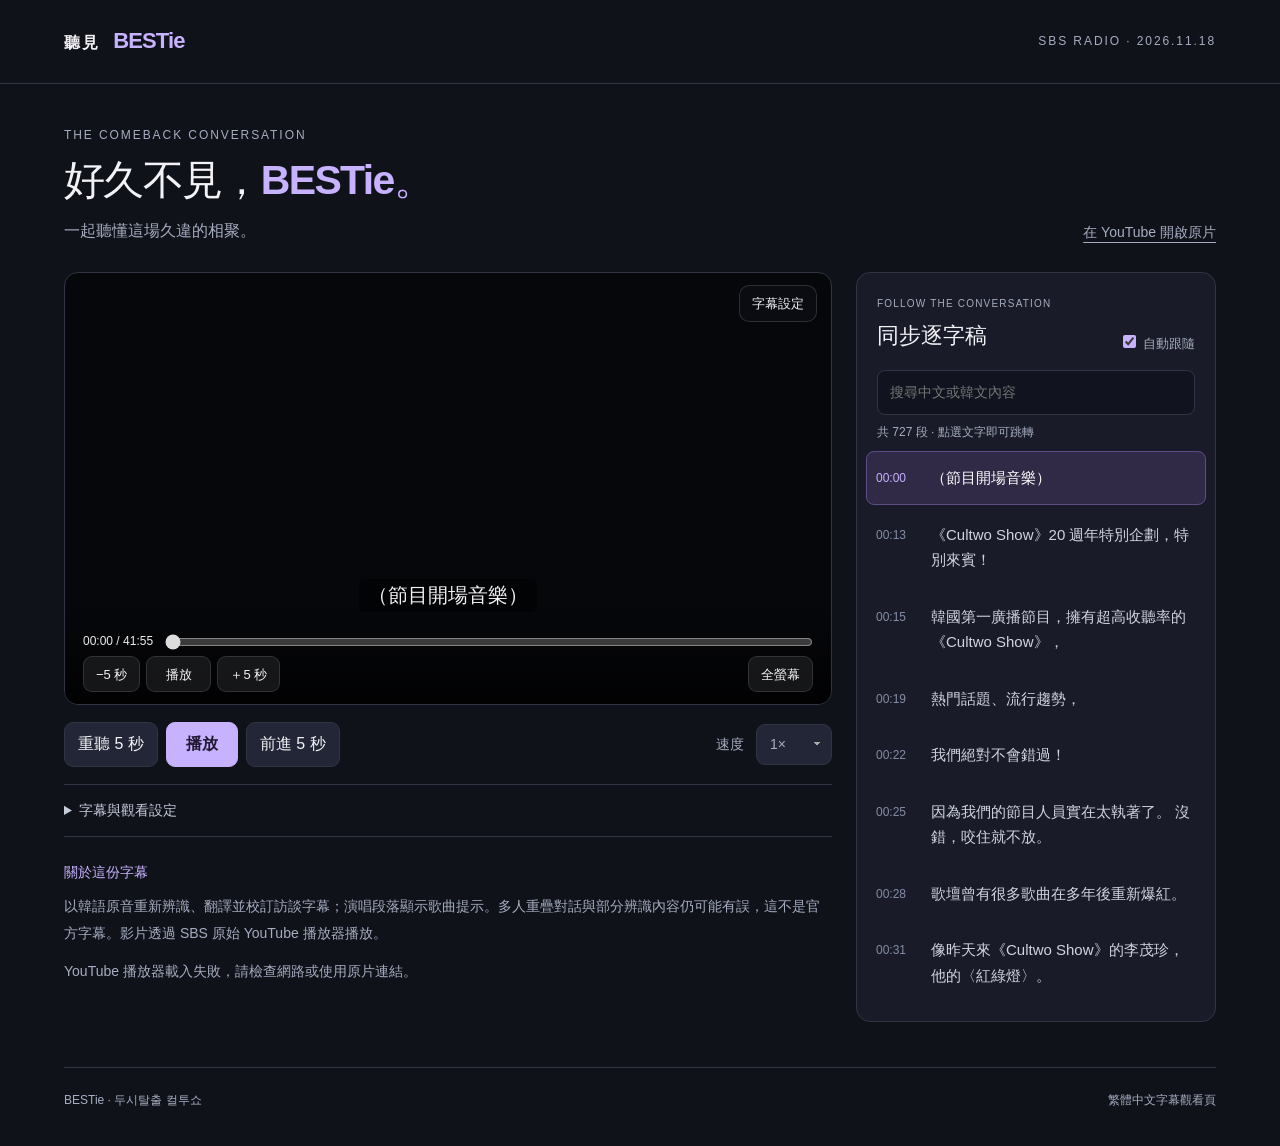
==== index.html @ e6d62231 "Add temporary BESTie subtitle viewer" ====
<!doctype html>
<html lang="zh-Hant"><head><meta charset="utf-8"><meta name="viewport" content="width=device-width,initial-scale=1,viewport-fit=cover"><meta name="theme-color" content="#10121a"><link rel="icon" href="data:,"/><title>BESTie｜一起聽懂這次回歸</title><link rel="stylesheet" href="style.css?v=3"></head>
<body><header><a class="brand" href="./">聽見 <span>BESTie</span></a><span class="edition">SBS RADIO · 2026.11.18</span></header><main><section class="intro"><div><div class="eyebrow">THE COMEBACK CONVERSATION</div><h1>好久不見，<em>BESTie。</em></h1><p>一起聽懂這場久違的相聚。</p></div><a class="original" href="https://www.youtube.com/watch?v=lZVbK5Iz-_A" target="_blank" rel="noopener">在 YouTube 開啟原片</a></section><div class="layout"><section class="watch"><div id="stage"><div class="video-wrap"><div id="player"></div></div><div id="caption"><div id="zh">按下播放，字幕會隨影片顯示。</div><div id="ko" lang="ko"></div></div><button id="viewer-surface" type="button" aria-label="顯示或隱藏播放控制"></button><div id="viewer-chrome"><div class="viewer-top"><button id="viewer-settings" type="button" aria-expanded="false" aria-controls="viewer-panel">字幕設定</button><div id="viewer-panel" hidden><div class="stage-actions"><button id="smaller" type="button" aria-label="縮小字幕">A−</button><button id="larger" type="button" aria-label="放大字幕">A＋</button><button id="toggle-korean" type="button" aria-pressed="false">韓文：關</button></div></div></div><div class="viewer-transport"><div class="viewer-progress"><span id="clock">00:00 / 41:55</span><input id="viewer-seek" type="range" min="0" max="2515" step="0.1" value="0" aria-label="影片播放進度"></div><div class="viewer-buttons"><div><button id="viewer-back" type="button" aria-label="倒轉五秒">−5 秒</button><button id="viewer-play" type="button">播放</button><button id="viewer-forward" type="button" aria-label="前進五秒">＋5 秒</button></div><button id="fullscreen" type="button">全螢幕</button></div></div></div></div><div class="toolbar"><div class="controls"><button id="back" type="button">重聽 5 秒</button><button id="play" type="button">播放</button><button id="forward" type="button">前進 5 秒</button></div><label>速度 <select id="speed"><option value="0.75">0.75×</option><option selected value="1">1×</option><option value="1.25">1.25×</option><option value="1.5">1.5×</option></select></label></div><details class="settings"><summary>字幕與觀看設定</summary><div class="settings-grid"><label>韓文對照 <input id="bilingual" type="checkbox"></label><label>字幕大小 <input id="size" type="range" min="12" max="32" value="20"></label><label>字幕時間微調 <input id="offset" type="number" min="-30" max="30" step="0.1" value="0"> 秒</label><button id="download" type="button">下載中文字幕 SRT</button></div><p>正值讓字幕提早顯示，負值讓字幕延後。設定會保存在這台裝置。</p></details><div class="note"><span>關於這份字幕</span><p id="subtitle-note">以韓語原音重新辨識、翻譯並校訂訪談字幕；演唱段落顯示歌曲提示。多人重疊對話與部分辨識內容仍可能有誤，這不是官方字幕。影片透過 SBS 原始 YouTube 播放器播放。</p></div><p id="status" role="status">正在載入播放器與字幕…</p></section><aside><div class="transcript-head"><div><div class="eyebrow">FOLLOW THE CONVERSATION</div><h2>同步逐字稿</h2></div><label class="follow"><input id="follow" type="checkbox" checked> 自動跟隨</label></div><input id="search" type="search" placeholder="搜尋中文或韓文內容" aria-label="搜尋逐字稿"><div id="results" aria-live="polite"></div><div id="transcript"></div></aside></div><footer>BESTie · 두시탈출 컬투쇼 <span>繁體中文字幕觀看頁</span></footer></main><script src="app.js?v=3"></script></body></html>
---- style.css ----
:root{color-scheme:dark;--bg:#10121a;--surface:#191c28;--line:#303443;--muted:#a6adc0;--accent:#c7b2ff;--caption-size:25px}*{box-sizing:border-box}body{margin:0;background:var(--bg);color:#f3f3f7;font:16px/1.65 -apple-system,BlinkMacSystemFont,"Segoe UI",sans-serif;font-family:-apple-system,BlinkMacSystemFont,"Segoe UI",sans-serif}button,input,select{font:inherit}button,a,input,select,summary{touch-action:manipulation}button,select{border:1px solid var(--line);background:#232636;color:inherit;border-radius:9px;padding:8px 13px}button,summary{cursor:pointer}button:hover{background:#343047;border-color:#8873b7}button:focus-visible,a:focus-visible,input:focus-visible,summary:focus-visible{outline:2px solid var(--accent);outline-offset:4px}a{color:inherit}header{height:84px;border-bottom:1px solid var(--line);display:flex;align-items:center;justify-content:space-between;padding:0 5vw}.brand{text-decoration:none;font-weight:600;letter-spacing:.1em}.brand span{color:var(--accent);font-size:22px;letter-spacing:-.04em;margin-left:8px}.edition,.eyebrow{font-size:12px;letter-spacing:.16em;color:var(--muted)}main{max-width:1550px;padding:0 5vw;margin:auto}.intro{display:flex;align-items:end;justify-content:space-between;padding:42px 0 28px;gap:20px}h1{font-size:clamp(30px,3.2vw,48px);line-height:1.25;margin:9px 0 12px;font-weight:550;letter-spacing:-.04em}h1 em{font-style:normal;color:var(--accent)}.intro p{color:var(--muted);margin:0}.original{font-size:14px;color:var(--muted);text-underline-offset:5px;white-space:nowrap}.layout{display:grid;grid-template-columns:minmax(0,1fr) 360px;gap:24px;align-items:start}#stage{background:#06070b;border:1px solid var(--line);border-radius:14px;overflow:hidden;display:flex;flex-direction:column}.video-wrap{position:relative;aspect-ratio:16/9;width:100%;flex-shrink:0}.video-wrap iframe{width:100%;height:100%;border:0;position:absolute;inset:0}#caption{text-align:center;min-height:125px;display:flex;flex-direction:column;justify-content:center;padding:17px 25px;background:#080a11}#zh{font-size:var(--caption-size);line-height:1.55;font-weight:550;white-space:pre-line}#ko{font-size:16px;color:#b4b9cb;line-height:1.6;margin-top:6px;white-space:pre-line}.stage-footer{display:flex;justify-content:space-between;align-items:center;padding:8px 14px;border-top:1px solid #20232e;color:var(--muted);font-size:14px}.stage-footer button{font-size:14px;padding:4px 10px}.toolbar{display:flex;align-items:center;justify-content:space-between;gap:12px;padding:17px 0;flex-wrap:wrap}.controls{display:flex;gap:8px}#play{background:var(--accent);color:#211933;border-color:var(--accent);min-width:72px;font-weight:600}.toolbar label{font-size:14px;color:var(--muted)}select{margin-left:8px;appearance:none;padding-right:25px;background-image:linear-gradient(45deg,transparent 50%,#aaa 50%),linear-gradient(135deg,#aaa 50%,transparent 50%);background-position:calc(100% - 14px) 50%,calc(100% - 10px) 50%;background-size:4px 4px;background-repeat:no-repeat}.settings{border-block:1px solid var(--line);padding:14px 0;color:#c7ccdb}.settings summary{font-size:14px}.settings-grid{display:flex;flex-wrap:wrap;gap:18px;align-items:center;margin-top:20px}.settings-grid label{font-size:14px;display:flex;align-items:center;gap:7px}input{accent-color:var(--accent)}input[type=number]{width:80px;background:var(--surface);color:#fff;border:1px solid var(--line);padding:5px;border-radius:5px}input[type=range]{width:100px}.settings p,.note p{font-size:14px;color:var(--muted);line-height:1.9}.note{padding-top:22px}.note>span{font-size:14px;color:var(--accent)}.note p{margin:8px 0}.note+ p{font-size:14px;color:var(--muted)}aside{background:var(--surface);border:1px solid var(--line);border-radius:14px;overflow:hidden}.transcript-head{display:flex;align-items:end;justify-content:space-between;padding:23px 20px 16px;gap:8px}.transcript-head .eyebrow{font-size:10px;letter-spacing:.12em}h2{font-size:22px;margin:5px 0 0;font-weight:550}.follow{font-size:13px;white-space:nowrap;color:var(--muted)}#search{margin:0 20px;width:calc(100% - 40px);background:#11141e;border:1px solid var(--line);border-radius:8px;color:#fff;padding:10px 12px;font-size:14px}#results{font-size:12px;color:var(--muted);padding:8px 20px}#transcript{height:570px;overflow:auto;overscroll-behavior:contain;scroll-behavior:smooth;padding:0 9px 15px}.cue{display:grid;grid-template-columns:48px 1fr;text-align:left;gap:7px;width:100%;background:none;border:1px solid transparent;border-radius:8px;padding:13px 9px;margin-bottom:3px;color:#d0d4df;font-size:15px;line-height:1.7}.cue time{font-size:12px;color:#858da6;padding-top:3px;font-variant-numeric:tabular-nums}.cue.active{background:#302a46;border-color:#5e4c88;color:#fff}.cue.active time{color:var(--accent)}.cue small{display:block;font-size:13px;color:var(--muted);margin-top:5px}footer{border-top:1px solid var(--line);margin-top:45px;padding:23px 0 35px;font-size:12px;color:var(--muted);display:flex;justify-content:space-between}#stage:fullscreen{width:100vw;height:100dvh;border:0;border-radius:0;justify-content:center}.theater{position:fixed!important;inset:0;z-index:50;border-radius:0!important;justify-content:center;width:100vw;height:100dvh}#stage:fullscreen .video-wrap,.theater .video-wrap{max-height:calc(100dvh - 175px);flex-shrink:1}#stage:fullscreen #caption,.theater #caption{flex-shrink:0}#stage:fullscreen #zh,.theater #zh{font-size:clamp(22px,3vw,38px)}@media(min-width:1600px){#transcript{height:690px}}@media(max-width:1050px){.layout{grid-template-columns:minmax(0,1fr) 300px;gap:16px}main{padding:0 3vw}.transcript-head{flex-wrap:wrap}#caption{padding-inline:15px}}@media(max-width:800px){header{height:66px;padding:0 5vw}.edition{font-size:10px}.layout{grid-template-columns:1fr}.intro{padding-top:28px;display:block}.original{display:inline-block;margin-top:17px;font-size:12px}main{padding:0 4vw}#caption{min-height:120px}#zh{font-size:clamp(19px,5vw,var(--caption-size))}#ko{font-size:14px}.toolbar button{padding:8px 10px;font-size:14px}#transcript{height:420px}.transcript-head{flex-wrap:nowrap}footer{margin-top:28px}.eyebrow{font-size:10px}#stage:fullscreen .video-wrap,.theater .video-wrap{max-height:calc(100dvh - 150px)}#stage:fullscreen #caption,.theater #caption{min-height:95px;padding:10px 14px}.settings-grid{gap:16px}button{min-height:40px}}@media(prefers-reduced-motion:reduce){#transcript{scroll-behavior:auto}}
/* Compact overlay captions: the image keeps all available height. */
:root{--caption-size:20px}
#stage{position:relative}
#stage #caption{position:absolute;z-index:2;left:50%;bottom:62px;transform:translateX(-50%);width:max-content;max-width:90%;min-height:0;padding:5px 12px;background:rgba(0,0,0,.72);border-radius:6px;pointer-events:none;text-shadow:0 1px 3px #000}
#stage #zh{font-size:var(--caption-size);line-height:1.35;font-weight:550;white-space:normal;max-width:65ch;overflow-wrap:anywhere}
#stage #ko{font-size:calc(var(--caption-size)*.7);line-height:1.3;margin-top:3px;max-width:80ch;white-space:normal;color:#eee}
#ko[hidden]{display:none!important}
.stage-actions{display:flex;align-items:center;gap:6px}
.stage-actions button{min-height:34px;font-size:13px;padding:4px 9px}
#toggle-korean[aria-pressed=true]{border-color:var(--accent);color:var(--accent)}
#stage:fullscreen,.theater{position:fixed;inset:0;width:100%;height:100dvh;border:0;border-radius:0;background:#000;display:block}
#stage:fullscreen .video-wrap,.theater .video-wrap{position:absolute;inset:0;width:100%;height:100%;max-height:none;aspect-ratio:auto}
#stage:fullscreen #caption,.theater #caption{bottom:max(35px,env(safe-area-inset-bottom));min-height:0;max-width:88%;padding:5px 12px}
#stage:fullscreen #zh,.theater #zh{font-size:var(--caption-size)}
#stage:fullscreen .stage-footer,.theater .stage-footer{position:absolute;z-index:3;top:max(8px,env(safe-area-inset-top));right:max(8px,env(safe-area-inset-right));padding:0;border:0;background:rgba(0,0,0,.45);border-radius:8px}
#stage:fullscreen #clock,.theater #clock{display:none}
#stage:fullscreen .stage-actions button,.theater .stage-actions button{background:rgba(20,22,30,.65);color:#fff}
@media(max-width:600px){.stage-footer{padding:6px 8px;font-size:12px}.stage-actions{gap:4px}.stage-actions button{font-size:12px;padding:3px 7px;min-height:32px}#stage #caption{max-width:92%;bottom:54px;padding:4px 8px}#stage #zh{font-size:var(--caption-size)}#clock{font-size:11px}}
@media(orientation:landscape) and (max-height:600px) and (max-width:1200px){
 header,.intro{display:none}main{padding:0}.layout{display:block}#stage{height:100svh;border:0;border-radius:0;background:#000;display:block}
 #stage .video-wrap{position:absolute;inset:0;width:100%;height:100%;max-height:none;aspect-ratio:auto}
 #stage .stage-footer{position:absolute;z-index:3;top:max(6px,env(safe-area-inset-top));right:max(8px,env(safe-area-inset-right));padding:0;border:0;background:rgba(0,0,0,.4);border-radius:7px}
 #stage #clock{display:none}#stage .stage-actions button{min-height:30px;padding:3px 8px;font-size:12px;background:rgba(20,22,30,.65);color:#fff}
 #stage #caption{bottom:max(30px,env(safe-area-inset-bottom));min-height:0;max-width:86%;padding:3px 9px}
 #stage #zh{font-size:calc(var(--caption-size)*.85);line-height:1.3}#stage #ko{font-size:calc(var(--caption-size)*.65);margin-top:2px}
 .toolbar,.settings,.note,#status,aside{margin-left:16px;margin-right:16px}
}
/* One quiet viewer, with controls that disappear during playback. */
#stage{isolation:isolate}
.video-wrap iframe{pointer-events:none}
#viewer-surface{position:absolute;inset:0;width:100%;height:100%;z-index:1;border:0;border-radius:0;background:transparent;padding:0;cursor:default}
#viewer-surface:hover{background:transparent;border:0}
#viewer-surface:focus-visible{outline:2px solid var(--accent);outline-offset:-3px}
#viewer-chrome{position:absolute;inset:0;z-index:4;pointer-events:none;opacity:0;visibility:hidden;transition:opacity .18s,visibility .18s}
.controls-visible #viewer-chrome{opacity:1;visibility:visible}
.viewer-top{position:absolute;right:max(14px,env(safe-area-inset-right));top:max(12px,env(safe-area-inset-top));display:flex;align-items:flex-end;flex-direction:column;gap:8px;pointer-events:auto}
#viewer-settings,#viewer-panel{background:rgba(12,14,20,.8);border:1px solid #ffffff24;backdrop-filter:blur(10px);border-radius:10px}
#viewer-settings{font-size:13px;padding:7px 12px;min-height:36px}
#viewer-panel{padding:8px}
#viewer-panel[hidden]{display:none}
#viewer-panel button{min-height:36px;background:#ffffff0d;border-color:#ffffff20}
.viewer-transport{position:absolute;bottom:0;left:0;right:0;padding:30px max(18px,env(safe-area-inset-right)) max(12px,env(safe-area-inset-bottom)) max(18px,env(safe-area-inset-left));background:linear-gradient(transparent,rgba(0,0,0,.75));pointer-events:auto}
.viewer-progress{display:flex;align-items:center;gap:12px}
#clock{display:block!important;white-space:nowrap;color:#eee;font-size:12px;font-variant-numeric:tabular-nums}
#viewer-seek{flex:1;width:auto;min-width:50px;height:24px;margin:0;cursor:pointer;accent-color:#ddd}
.viewer-buttons{display:flex;align-items:center;justify-content:space-between;gap:12px;margin-top:2px}
.viewer-buttons>div{display:flex;gap:6px}
.viewer-buttons button{min-height:36px;background:#ffffff14;border:1px solid #ffffff1f;padding:5px 12px;font-size:13px}
#viewer-play{min-width:65px}
#stage #caption{bottom:16px;max-width:84%;padding:3px 9px;background:rgba(0,0,0,.62);transition:bottom .18s;z-index:2}
#stage.controls-visible #caption{bottom:92px}
#stage:fullscreen #caption,.theater #caption{bottom:max(16px,env(safe-area-inset-bottom))}
#stage.controls-visible:fullscreen #caption,#stage.controls-visible.theater #caption{bottom:92px}
body.focus-view{overflow:hidden;background:#000}
body.focus-view header,body.focus-view .intro,body.focus-view .watch>:not(#stage),body.focus-view aside,body.focus-view footer{display:none!important}
body.focus-view main{padding:0;max-width:none}
body.focus-view .layout{display:block}
body.focus-view #stage{position:fixed;inset:0;width:100%;height:100dvh;min-height:0;border:0;border-radius:0;z-index:50;display:block;background:#000}
body.focus-view #stage .video-wrap{position:absolute;inset:0;width:100%;height:100%;aspect-ratio:auto;max-height:none}
body.focus-view #stage #caption{bottom:max(12px,env(safe-area-inset-bottom));max-width:82%}
body.focus-view #stage.controls-visible #caption{bottom:88px}
body.focus-view #stage #zh{font-size:calc(var(--caption-size)*.85);line-height:1.3}
body.focus-view #stage #ko{font-size:calc(var(--caption-size)*.65);line-height:1.25}
@media(prefers-reduced-motion:reduce){#viewer-chrome,#stage #caption{transition:none}}
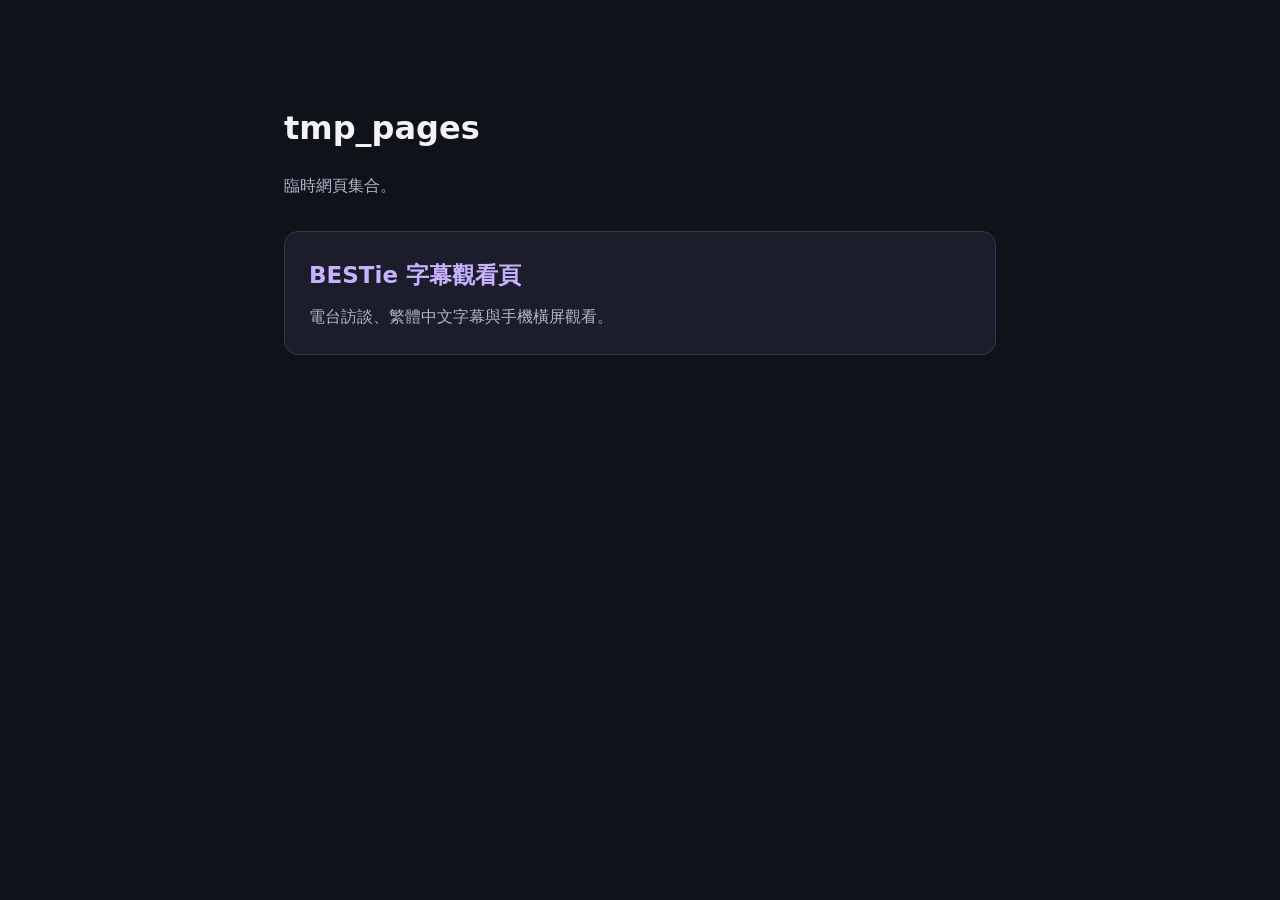
==== commit 86ae3775: "Rename project to tmp_pages and prepare GitHub Pages" ====
--- a/index.html
+++ b/index.html
@@ -1,3 +1,2 @@
 <!doctype html>
-<html lang="zh-Hant"><head><meta charset="utf-8"><meta name="viewport" content="width=device-width,initial-scale=1,viewport-fit=cover"><meta name="theme-color" content="#10121a"><link rel="icon" href="data:,"/><title>BESTie｜一起聽懂這次回歸</title><link rel="stylesheet" href="style.css?v=3"></head>
-<body><header><a class="brand" href="./">聽見 <span>BESTie</span></a><span class="edition">SBS RADIO · 2026.11.18</span></header><main><section class="intro"><div><div class="eyebrow">THE COMEBACK CONVERSATION</div><h1>好久不見，<em>BESTie。</em></h1><p>一起聽懂這場久違的相聚。</p></div><a class="original" href="https://www.youtube.com/watch?v=lZVbK5Iz-_A" target="_blank" rel="noopener">在 YouTube 開啟原片</a></section><div class="layout"><section class="watch"><div id="stage"><div class="video-wrap"><div id="player"></div></div><div id="caption"><div id="zh">按下播放，字幕會隨影片顯示。</div><div id="ko" lang="ko"></div></div><button id="viewer-surface" type="button" aria-label="顯示或隱藏播放控制"></button><div id="viewer-chrome"><div class="viewer-top"><button id="viewer-settings" type="button" aria-expanded="false" aria-controls="viewer-panel">字幕設定</button><div id="viewer-panel" hidden><div class="stage-actions"><button id="smaller" type="button" aria-label="縮小字幕">A−</button><button id="larger" type="button" aria-label="放大字幕">A＋</button><button id="toggle-korean" type="button" aria-pressed="false">韓文：關</button></div></div></div><div class="viewer-transport"><div class="viewer-progress"><span id="clock">00:00 / 41:55</span><input id="viewer-seek" type="range" min="0" max="2515" step="0.1" value="0" aria-label="影片播放進度"></div><div class="viewer-buttons"><div><button id="viewer-back" type="button" aria-label="倒轉五秒">−5 秒</button><button id="viewer-play" type="button">播放</button><button id="viewer-forward" type="button" aria-label="前進五秒">＋5 秒</button></div><button id="fullscreen" type="button">全螢幕</button></div></div></div></div><div class="toolbar"><div class="controls"><button id="back" type="button">重聽 5 秒</button><button id="play" type="button">播放</button><button id="forward" type="button">前進 5 秒</button></div><label>速度 <select id="speed"><option value="0.75">0.75×</option><option selected value="1">1×</option><option value="1.25">1.25×</option><option value="1.5">1.5×</option></select></label></div><details class="settings"><summary>字幕與觀看設定</summary><div class="settings-grid"><label>韓文對照 <input id="bilingual" type="checkbox"></label><label>字幕大小 <input id="size" type="range" min="12" max="32" value="20"></label><label>字幕時間微調 <input id="offset" type="number" min="-30" max="30" step="0.1" value="0"> 秒</label><button id="download" type="button">下載中文字幕 SRT</button></div><p>正值讓字幕提早顯示，負值讓字幕延後。設定會保存在這台裝置。</p></details><div class="note"><span>關於這份字幕</span><p id="subtitle-note">以韓語原音重新辨識、翻譯並校訂訪談字幕；演唱段落顯示歌曲提示。多人重疊對話與部分辨識內容仍可能有誤，這不是官方字幕。影片透過 SBS 原始 YouTube 播放器播放。</p></div><p id="status" role="status">正在載入播放器與字幕…</p></section><aside><div class="transcript-head"><div><div class="eyebrow">FOLLOW THE CONVERSATION</div><h2>同步逐字稿</h2></div><label class="follow"><input id="follow" type="checkbox" checked> 自動跟隨</label></div><input id="search" type="search" placeholder="搜尋中文或韓文內容" aria-label="搜尋逐字稿"><div id="results" aria-live="polite"></div><div id="transcript"></div></aside></div><footer>BESTie · 두시탈출 컬투쇼 <span>繁體中文字幕觀看頁</span></footer></main><script src="app.js?v=3"></script></body></html>
+<html lang="zh-Hant"><head><meta charset="utf-8"><meta name="viewport" content="width=device-width,initial-scale=1"><meta name="theme-color" content="#10121a"><title>tmp_pages｜臨時網頁</title><style>*{box-sizing:border-box}body{margin:0;background:#10121a;color:#f3f3f7;font:16px/1.7 system-ui,sans-serif}main{max-width:760px;margin:auto;padding:clamp(28px,8vw,80px) 24px}h1{font-size:32px;margin-bottom:8px}p{color:#adb5c9}a.card{display:block;margin-top:32px;padding:24px;border:1px solid #39354e;border-radius:14px;background:#1c1d2b;text-decoration:none;color:inherit}a.card:hover,a.card:focus-visible{border-color:#c7b2ff}h2{margin:0 0 8px;color:#c7b2ff;font-size:23px}.card p{margin:0}</style></head><body><main><h1>tmp_pages</h1><p>臨時網頁集合。</p><a class="card" href="bestie/"><h2>BESTie 字幕觀看頁</h2><p>電台訪談、繁體中文字幕與手機橫屏觀看。</p></a></main></body></html>
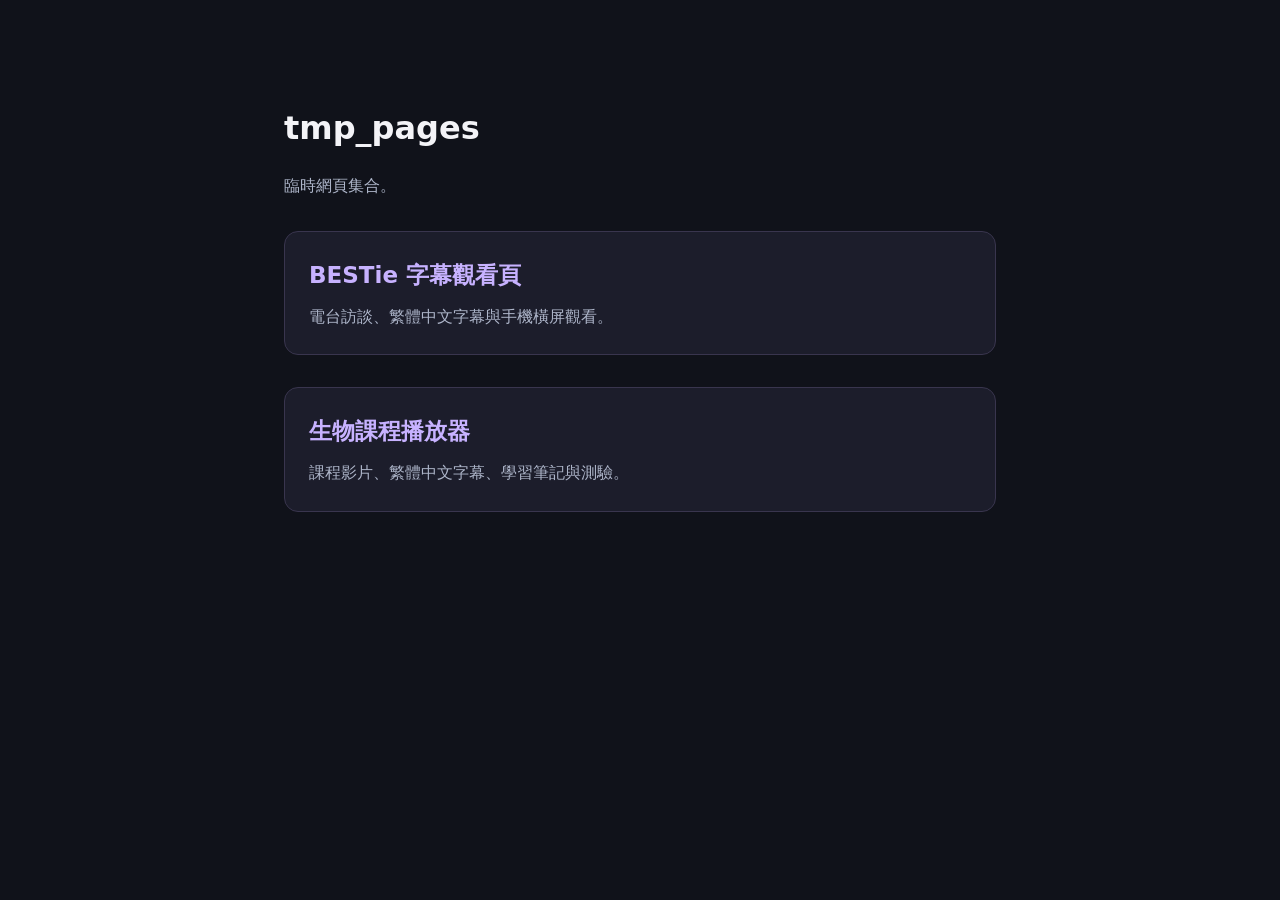
==== commit b380b3ce: "Move biology lecture player into temporary pages" ====
--- a/index.html
+++ b/index.html
@@ -1,2 +1,2 @@
 <!doctype html>
-<html lang="zh-Hant"><head><meta charset="utf-8"><meta name="viewport" content="width=device-width,initial-scale=1"><meta name="theme-color" content="#10121a"><title>tmp_pages｜臨時網頁</title><style>*{box-sizing:border-box}body{margin:0;background:#10121a;color:#f3f3f7;font:16px/1.7 system-ui,sans-serif}main{max-width:760px;margin:auto;padding:clamp(28px,8vw,80px) 24px}h1{font-size:32px;margin-bottom:8px}p{color:#adb5c9}a.card{display:block;margin-top:32px;padding:24px;border:1px solid #39354e;border-radius:14px;background:#1c1d2b;text-decoration:none;color:inherit}a.card:hover,a.card:focus-visible{border-color:#c7b2ff}h2{margin:0 0 8px;color:#c7b2ff;font-size:23px}.card p{margin:0}</style></head><body><main><h1>tmp_pages</h1><p>臨時網頁集合。</p><a class="card" href="bestie/"><h2>BESTie 字幕觀看頁</h2><p>電台訪談、繁體中文字幕與手機橫屏觀看。</p></a></main></body></html>+<html lang="zh-Hant"><head><meta charset="utf-8"><meta name="viewport" content="width=device-width,initial-scale=1"><meta name="theme-color" content="#10121a"><title>tmp_pages｜臨時網頁</title><style>*{box-sizing:border-box}body{margin:0;background:#10121a;color:#f3f3f7;font:16px/1.7 system-ui,sans-serif}main{max-width:760px;margin:auto;padding:clamp(28px,8vw,80px) 24px}h1{font-size:32px;margin-bottom:8px}p{color:#adb5c9}a.card{display:block;margin-top:32px;padding:24px;border:1px solid #39354e;border-radius:14px;background:#1c1d2b;text-decoration:none;color:inherit}a.card:hover,a.card:focus-visible{border-color:#c7b2ff}h2{margin:0 0 8px;color:#c7b2ff;font-size:23px}.card p{margin:0}</style></head><body><main><h1>tmp_pages</h1><p>臨時網頁集合。</p><a class="card" href="bestie/"><h2>BESTie 字幕觀看頁</h2><p>電台訪談、繁體中文字幕與手機橫屏觀看。</p></a><a class="card" href="biology-player/"><h2>生物課程播放器</h2><p>課程影片、繁體中文字幕、學習筆記與測驗。</p></a></main></body></html>
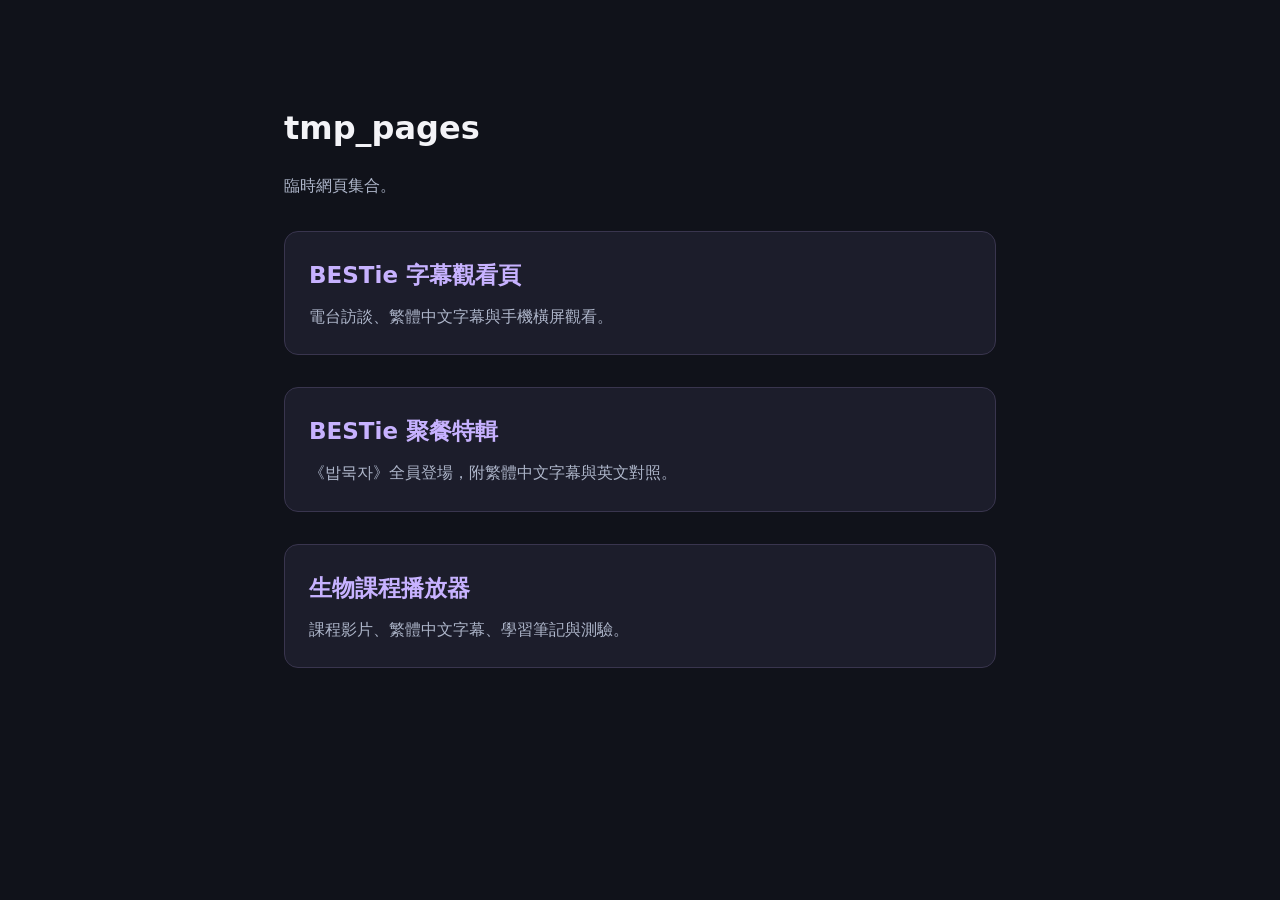
==== commit 68d9f647: "Add Traditional Chinese subtitles for BESTie potluck episode" ====
--- a/index.html
+++ b/index.html
@@ -1,2 +1,2 @@
 <!doctype html>
-<html lang="zh-Hant"><head><meta charset="utf-8"><meta name="viewport" content="width=device-width,initial-scale=1"><meta name="theme-color" content="#10121a"><title>tmp_pages｜臨時網頁</title><style>*{box-sizing:border-box}body{margin:0;background:#10121a;color:#f3f3f7;font:16px/1.7 system-ui,sans-serif}main{max-width:760px;margin:auto;padding:clamp(28px,8vw,80px) 24px}h1{font-size:32px;margin-bottom:8px}p{color:#adb5c9}a.card{display:block;margin-top:32px;padding:24px;border:1px solid #39354e;border-radius:14px;background:#1c1d2b;text-decoration:none;color:inherit}a.card:hover,a.card:focus-visible{border-color:#c7b2ff}h2{margin:0 0 8px;color:#c7b2ff;font-size:23px}.card p{margin:0}</style></head><body><main><h1>tmp_pages</h1><p>臨時網頁集合。</p><a class="card" href="bestie/"><h2>BESTie 字幕觀看頁</h2><p>電台訪談、繁體中文字幕與手機橫屏觀看。</p></a><a class="card" href="biology-player/"><h2>生物課程播放器</h2><p>課程影片、繁體中文字幕、學習筆記與測驗。</p></a></main></body></html>+<html lang="zh-Hant"><head><meta charset="utf-8"><meta name="viewport" content="width=device-width,initial-scale=1"><meta name="theme-color" content="#10121a"><title>tmp_pages｜臨時網頁</title><style>*{box-sizing:border-box}body{margin:0;background:#10121a;color:#f3f3f7;font:16px/1.7 system-ui,sans-serif}main{max-width:760px;margin:auto;padding:clamp(28px,8vw,80px) 24px}h1{font-size:32px;margin-bottom:8px}p{color:#adb5c9}a.card{display:block;margin-top:32px;padding:24px;border:1px solid #39354e;border-radius:14px;background:#1c1d2b;text-decoration:none;color:inherit}a.card:hover,a.card:focus-visible{border-color:#c7b2ff}h2{margin:0 0 8px;color:#c7b2ff;font-size:23px}.card p{margin:0}</style></head><body><main><h1>tmp_pages</h1><p>臨時網頁集合。</p><a class="card" href="bestie/"><h2>BESTie 字幕觀看頁</h2><p>電台訪談、繁體中文字幕與手機橫屏觀看。</p></a><a class="card" href="bestie-potluck/"><h2>BESTie 聚餐特輯</h2><p>《밥묵자》全員登場，附繁體中文字幕與英文對照。</p></a><a class="card" href="biology-player/"><h2>生物課程播放器</h2><p>課程影片、繁體中文字幕、學習筆記與測驗。</p></a></main></body></html>
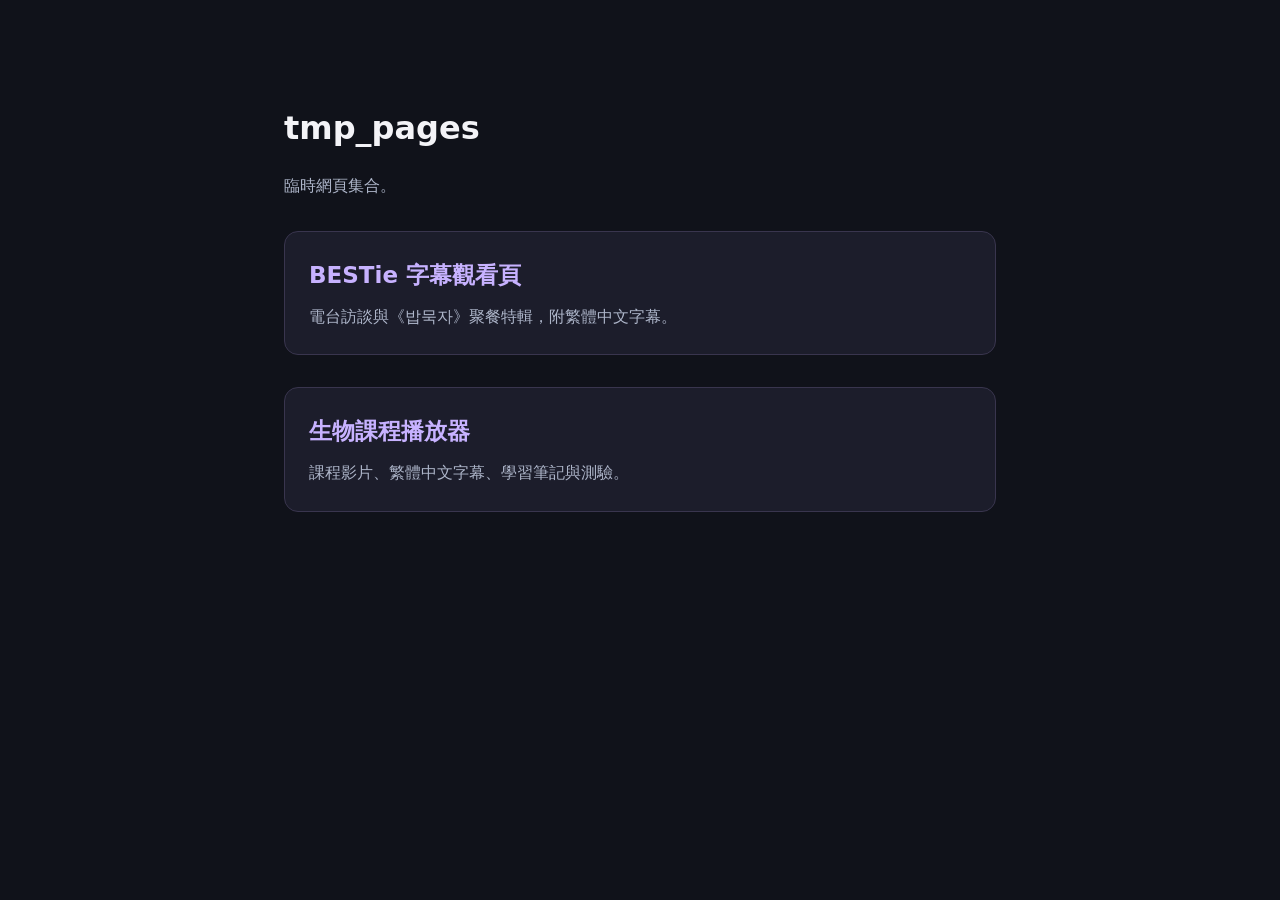
==== commit 72a69a2b: "Consolidate BESTie episodes into a shared viewer" ====
--- a/index.html
+++ b/index.html
@@ -1,2 +1,2 @@
 <!doctype html>
-<html lang="zh-Hant"><head><meta charset="utf-8"><meta name="viewport" content="width=device-width,initial-scale=1"><meta name="theme-color" content="#10121a"><title>tmp_pages｜臨時網頁</title><style>*{box-sizing:border-box}body{margin:0;background:#10121a;color:#f3f3f7;font:16px/1.7 system-ui,sans-serif}main{max-width:760px;margin:auto;padding:clamp(28px,8vw,80px) 24px}h1{font-size:32px;margin-bottom:8px}p{color:#adb5c9}a.card{display:block;margin-top:32px;padding:24px;border:1px solid #39354e;border-radius:14px;background:#1c1d2b;text-decoration:none;color:inherit}a.card:hover,a.card:focus-visible{border-color:#c7b2ff}h2{margin:0 0 8px;color:#c7b2ff;font-size:23px}.card p{margin:0}</style></head><body><main><h1>tmp_pages</h1><p>臨時網頁集合。</p><a class="card" href="bestie/"><h2>BESTie 字幕觀看頁</h2><p>電台訪談、繁體中文字幕與手機橫屏觀看。</p></a><a class="card" href="bestie-potluck/"><h2>BESTie 聚餐特輯</h2><p>《밥묵자》全員登場，附繁體中文字幕與英文對照。</p></a><a class="card" href="biology-player/"><h2>生物課程播放器</h2><p>課程影片、繁體中文字幕、學習筆記與測驗。</p></a></main></body></html>+<html lang="zh-Hant"><head><meta charset="utf-8"><meta name="viewport" content="width=device-width,initial-scale=1"><meta name="theme-color" content="#10121a"><title>tmp_pages｜臨時網頁</title><style>*{box-sizing:border-box}body{margin:0;background:#10121a;color:#f3f3f7;font:16px/1.7 system-ui,sans-serif}main{max-width:760px;margin:auto;padding:clamp(28px,8vw,80px) 24px}h1{font-size:32px;margin-bottom:8px}p{color:#adb5c9}a.card{display:block;margin-top:32px;padding:24px;border:1px solid #39354e;border-radius:14px;background:#1c1d2b;text-decoration:none;color:inherit}a.card:hover,a.card:focus-visible{border-color:#c7b2ff}h2{margin:0 0 8px;color:#c7b2ff;font-size:23px}.card p{margin:0}</style></head><body><main><h1>tmp_pages</h1><p>臨時網頁集合。</p><a class="card" href="bestie/"><h2>BESTie 字幕觀看頁</h2><p>電台訪談與《밥묵자》聚餐特輯，附繁體中文字幕。</p></a><a class="card" href="biology-player/"><h2>生物課程播放器</h2><p>課程影片、繁體中文字幕、學習筆記與測驗。</p></a></main></body></html>
